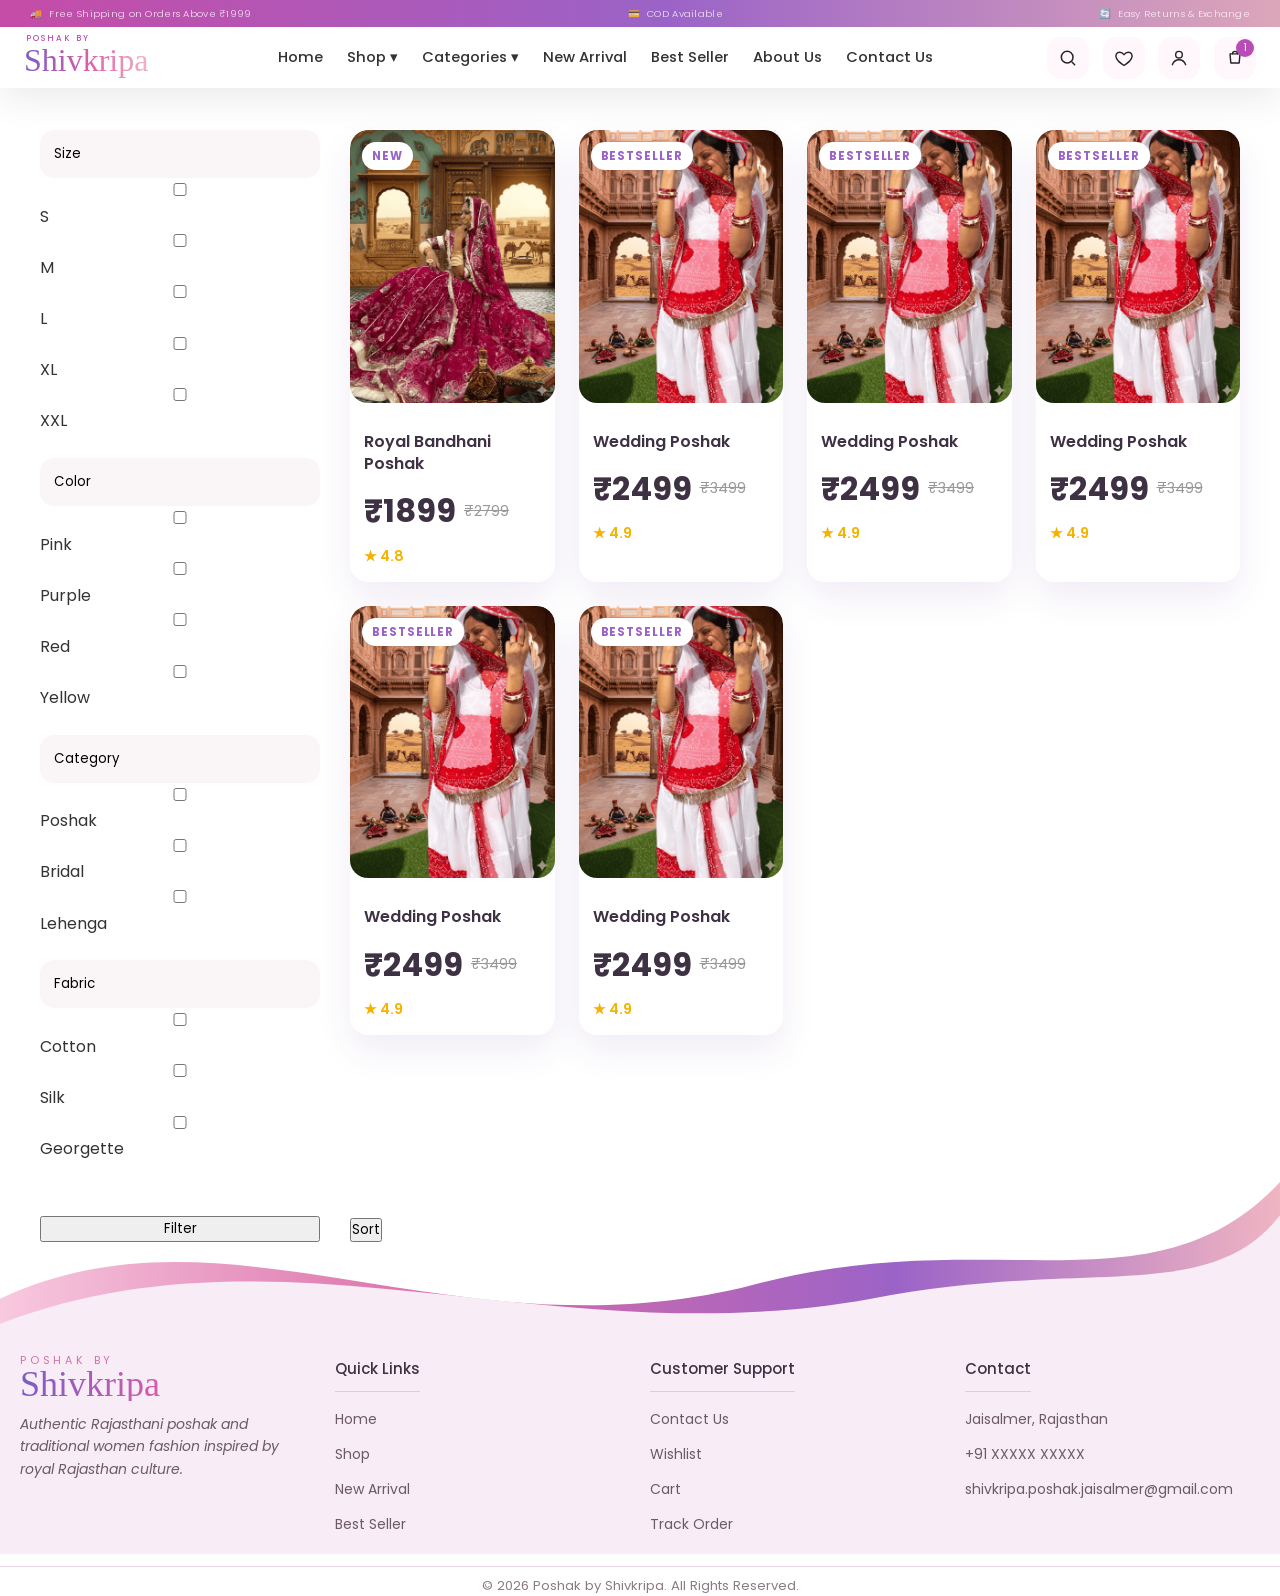
==== pages/product-list.html @ e2f42927 "product list page" ====
<!DOCTYPE html>
<html lang="en">
<head>
<link rel="preconnect" href="https://fonts.googleapis.com">
<link rel="preconnect" href="https://fonts.gstatic.com" crossorigin>
<link href="https://fonts.googleapis.com/css2?family=Poppins:wght@300;400;500;600;700&display=swap" rel="stylesheet">

<meta charset="UTF-8">
<meta name="viewport" content="width=device-width, initial-scale=1.0">

<meta name="description" content="Shop authentic Rajasthani poshak, bridal wear, lehenga choli and traditional fashion from Poshak by Shivkripa.">
<meta name="keywords" content="Rajasthani Poshak, Rajputi Dress, Bandhani Dress, Lehenga Choli, Traditional Rajasthani Dress, Poshak by Shivkripa">
<meta name="author" content="Poshak by Shivkripa">

<title>Products | Poshak by Shivkripa</title>
<link rel="stylesheet" href="../styles/style.css">
</head>
<body>
<div id="header"></div>

<main class="products-page">

  <aside
    id="filter-container"
    class="filter-sidebar">
  </aside>

  <section class="product-list-section">

    <div
      id="productGrid"
      class="product-grid">
    </div>

  </section>

  <button
    class="mobile-filter-btn"
    type="button"
    aria-label="Open filters">
    Filter
  </button>

  <div class="mobile-sort-bar">
    <button type="button">
      Sort
    </button>
  </div>

</main>

<div id="footer"></div>

<script src="../scripts/components/header.js"></script>
<script src="../scripts/components/footer.js"></script>
<script src="../scripts/components/product-list/product-list.js"></script>
<script src="../scripts/components/product-list/product-filter.js"></script>
<script>
loadHeader();
loadFooter();
</script>
</body>
</html>
---- styles/style.css ----
@import url('./base/reset.css');
@import url('./base/variables.css');
@import url('./base/typography.css');

@import url('./layout/header.css');
@import url('./layout/footer.css');
@import url('./layout/grid.css');

@import url('./components/buttons.css');
@import url('./components/cards.css');
@import url('./components/dropdown.css');
@import url('./components/forms.css');
@import url('./components/hero-slider.css');
@import url('./components/category-slider.css');
@import url('./components/best-seller.css');
@import url('./components/trust-section.css');
@import url('./components/royal-collection.css');

@import url('./pages/home.css');
@import url('./pages/product.css');
@import url('./pages/product-list.css');
@import url('./pages/cart.css');
@import url('./pages/login.css');

@import url('./responsive/mobile-header.css');
@import url('./responsive/mobile-home.css');
@import url('./responsive/mobile-footer.css');
@import url('./responsive/tablet.css');
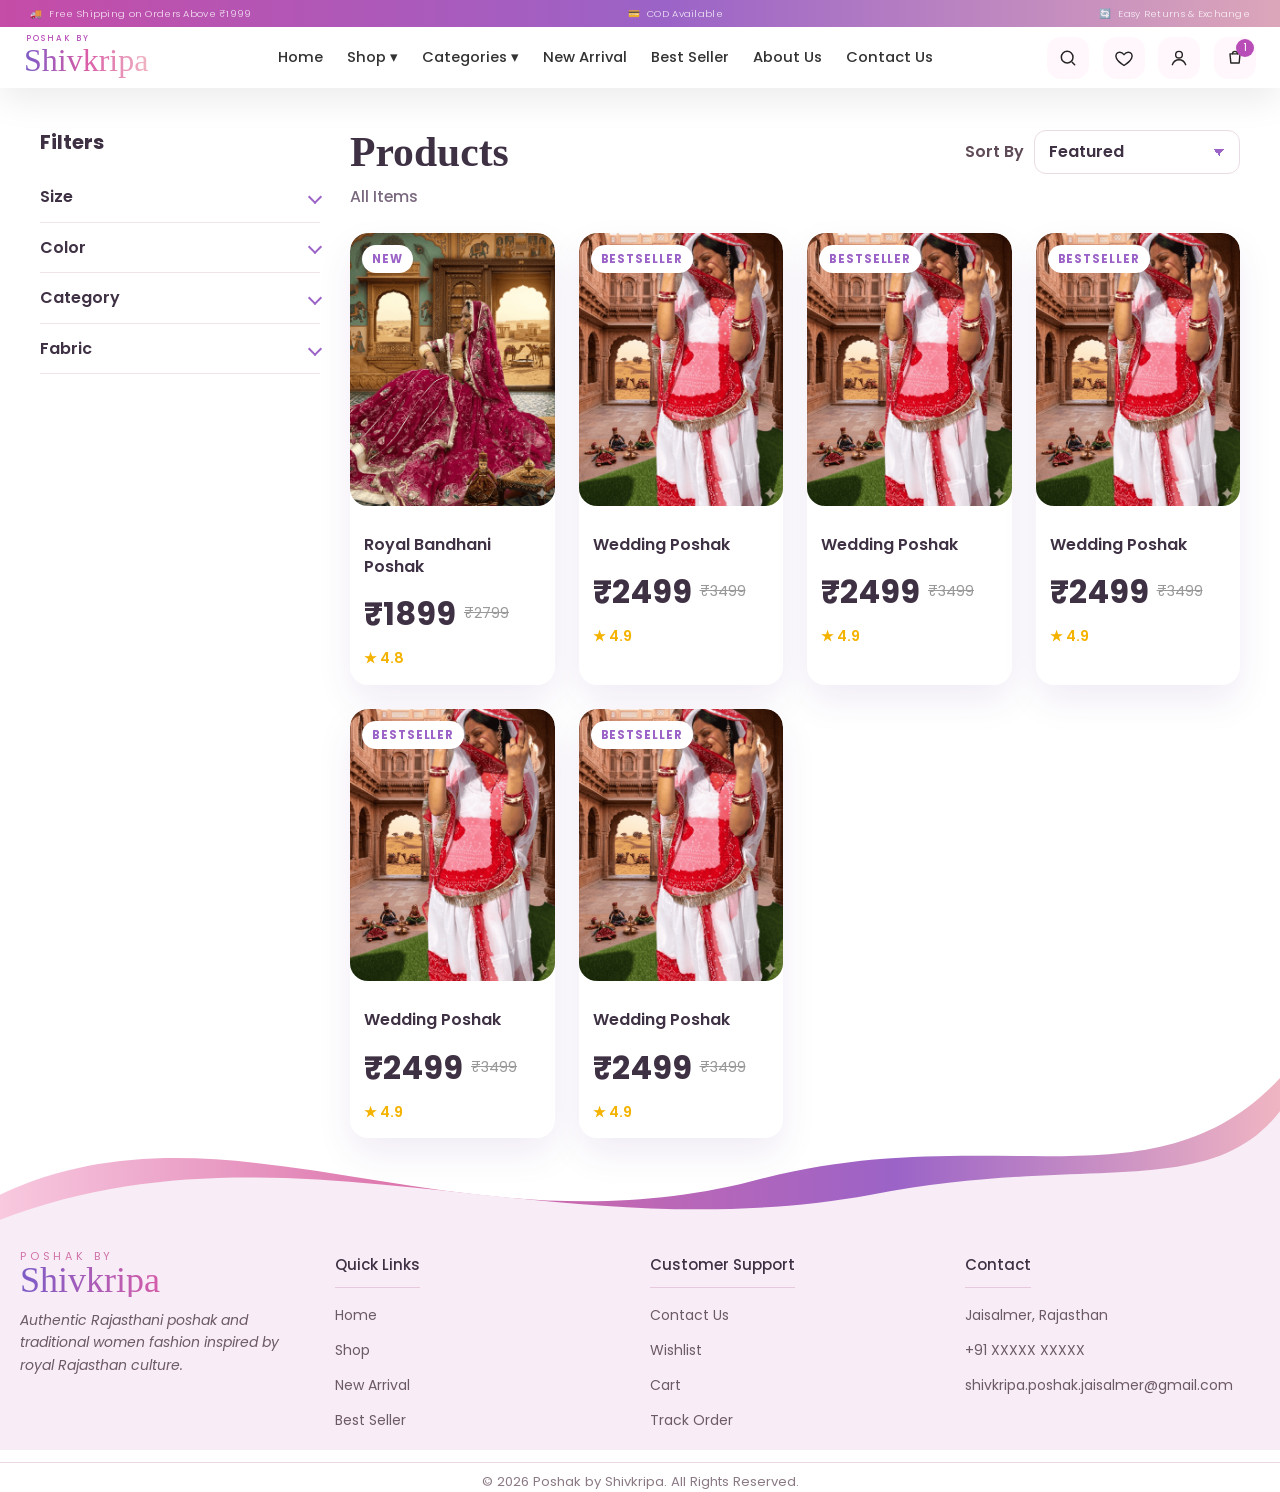
==== commit 01d58ae8: "filter design fix and back button and product list page design fix" ====
--- a/pages/product-list.html
+++ b/pages/product-list.html
@@ -27,6 +27,26 @@
 
   <section class="product-list-section">
 
+    <div class="product-list-header">
+      <div>
+        <h1>Products</h1>
+        <p>All Items</p>
+      </div>
+
+      <label class="sort-control">
+        <span>Sort By</span>
+        <select
+          data-sort-select
+          aria-label="Sort products">
+          <option value="default">Featured</option>
+          <option value="price-low">Price: Low to High</option>
+          <option value="price-high">Price: High to Low</option>
+          <option value="rating-high">Rating</option>
+          <option value="name-az">Name: A to Z</option>
+        </select>
+      </label>
+    </div>
+
     <div
       id="productGrid"
       class="product-grid">
@@ -34,17 +54,75 @@
 
   </section>
 
-  <button
-    class="mobile-filter-btn"
-    type="button"
-    aria-label="Open filters">
-    Filter
-  </button>
+  <div class="mobile-list-actions">
+    <button
+      class="mobile-filter-btn"
+      type="button"
+      aria-label="Open filters"
+      onclick="toggleMobileFilters()">
+      Filter
+    </button>
 
-  <div class="mobile-sort-bar">
-    <button type="button">
-      Sort
+    <button
+      class="mobile-sort-btn"
+      type="button"
+      aria-label="Open sorting"
+      onclick="toggleMobileSort()">
+      Sort By
     </button>
+  </div>
+
+  <div
+    id="mobile-sort-panel"
+    class="mobile-sort-panel">
+
+    <div class="sort-panel-header">
+      <h2>Sort By</h2>
+      <button
+        class="sort-close-btn"
+        type="button"
+        aria-label="Close sorting"
+        onclick="toggleMobileSort()">
+        &times;
+      </button>
+    </div>
+
+    <div class="sort-options">
+      <button
+        type="button"
+        data-sort-option="default"
+        onclick="selectMobileSort('default')">
+        Featured
+      </button>
+
+      <button
+        type="button"
+        data-sort-option="price-low"
+        onclick="selectMobileSort('price-low')">
+        Price: Low to High
+      </button>
+
+      <button
+        type="button"
+        data-sort-option="price-high"
+        onclick="selectMobileSort('price-high')">
+        Price: High to Low
+      </button>
+
+      <button
+        type="button"
+        data-sort-option="rating-high"
+        onclick="selectMobileSort('rating-high')">
+        Rating
+      </button>
+
+      <button
+        type="button"
+        data-sort-option="name-az"
+        onclick="selectMobileSort('name-az')">
+        Name: A to Z
+      </button>
+    </div>
   </div>
 
 </main>
